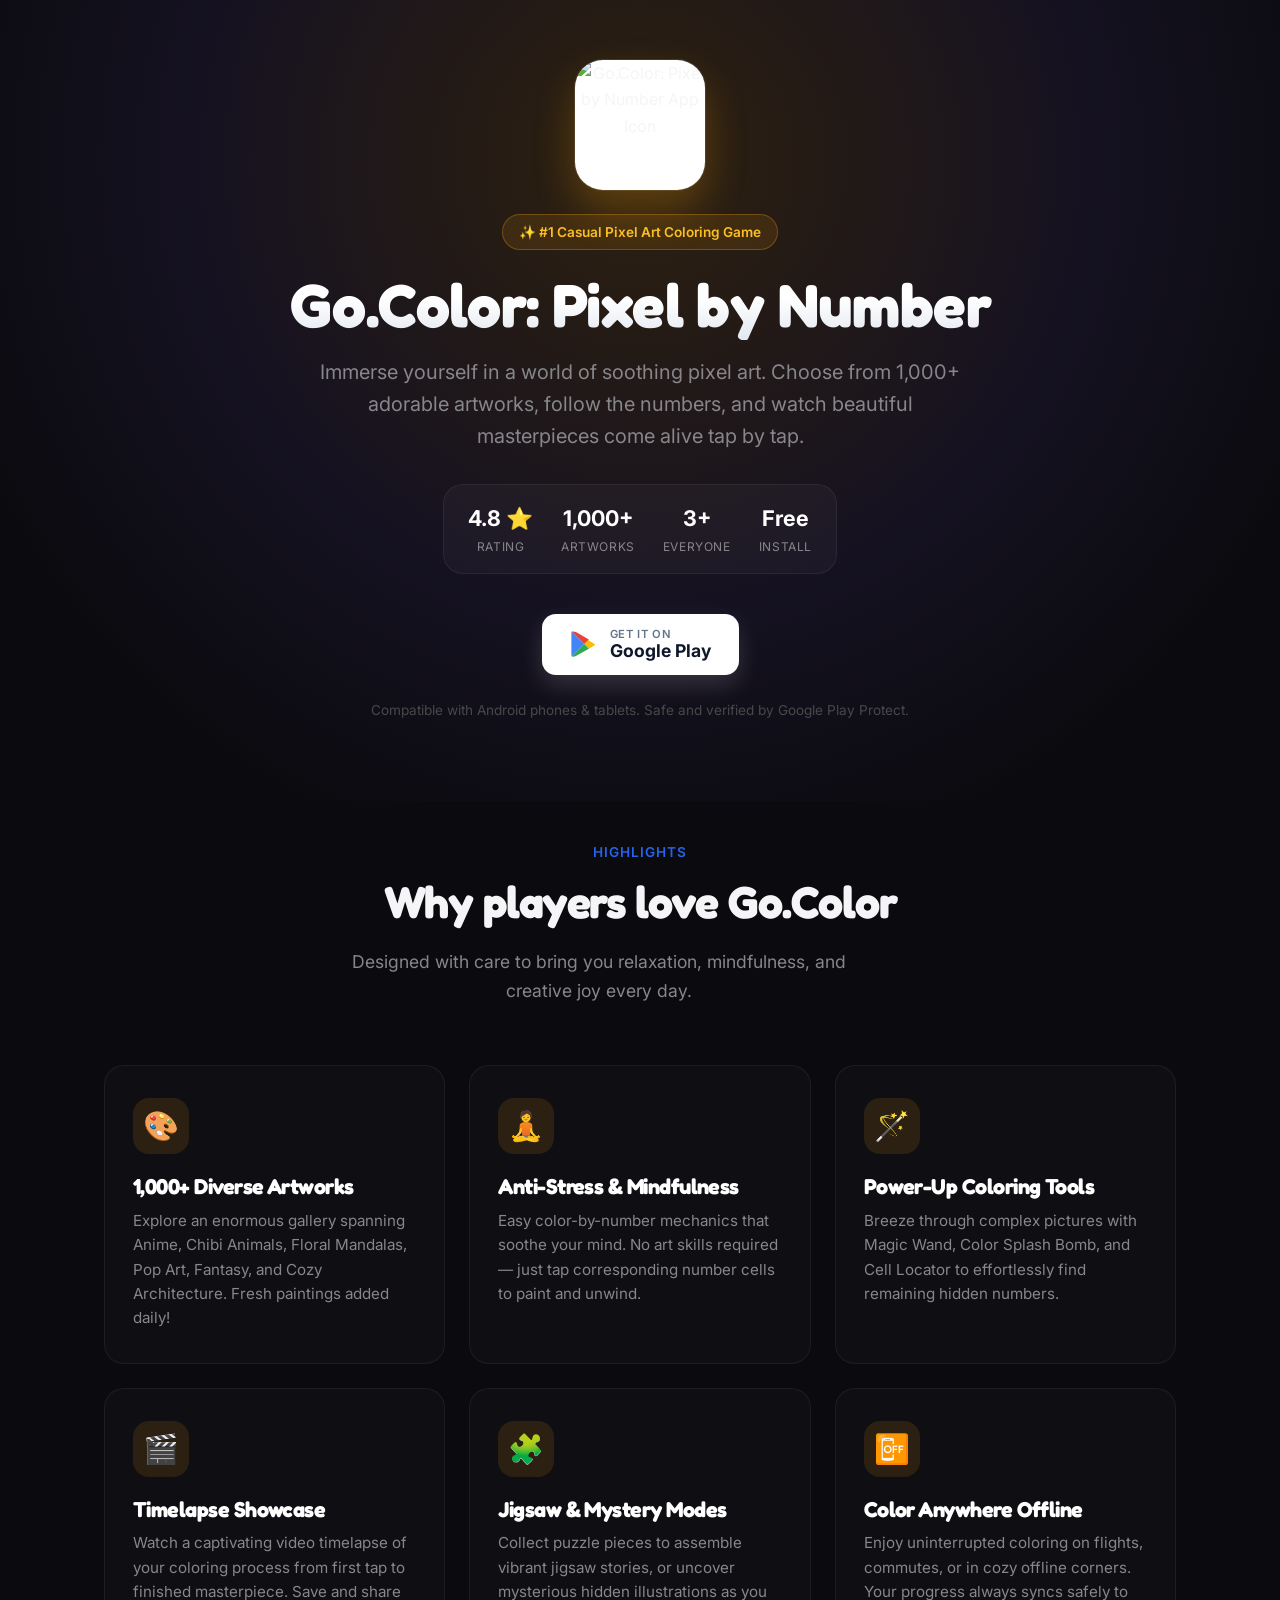
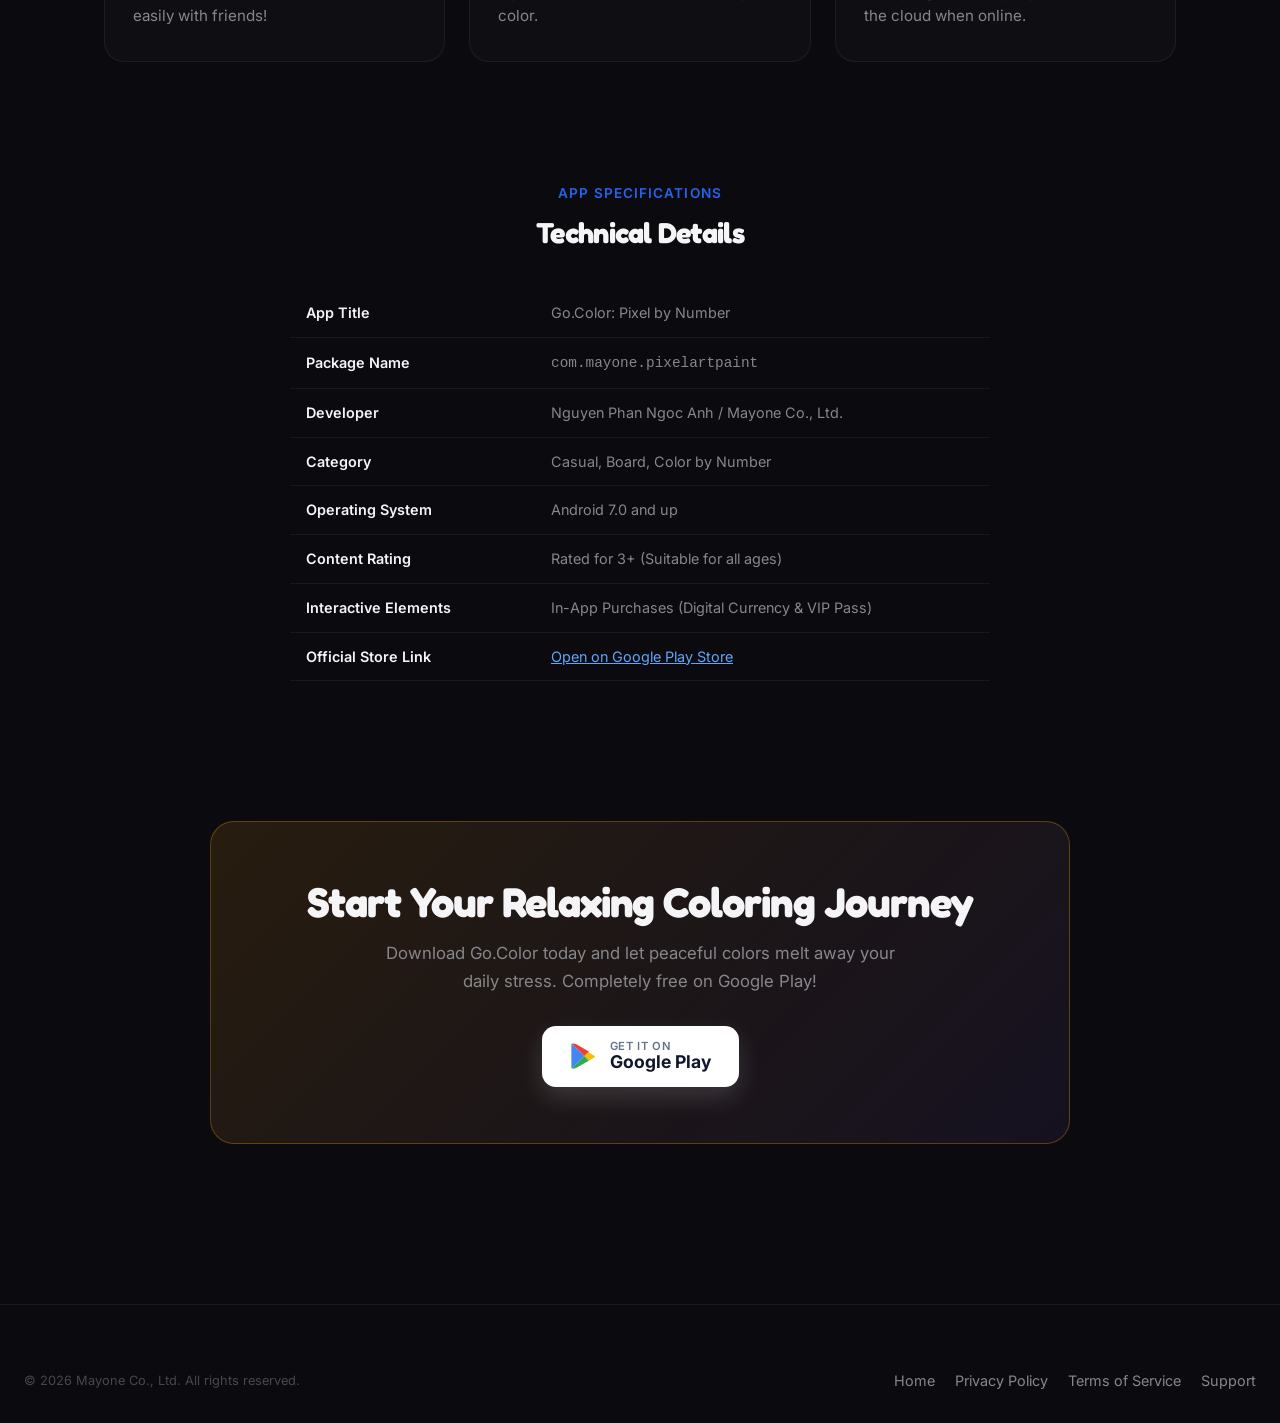
==== gocolor.html @ feb1e785 "Add files via upload" ====
<!DOCTYPE html>
<html lang="en">
<head>
    <meta charset="UTF-8">
    <meta name="viewport" content="width=device-width, initial-scale=1.0">
    <title>Go.Color: Pixel by Number — Official App Download | Mayone</title>
    <meta name="description" content="Download Go.Color: Pixel by Number on Google Play. Relax and unwind with 1,000+ adorable pixel art pieces, daily updates, anime art, animals, mandalas, and anti-stress coloring.">
    <meta name="keywords" content="Go.Color, Pixel by Number, Pixel Art, Color by Number, Coloring Game, Relaxing Game, Anti Stress, Mayone, Android Game">
    
    <!-- Open Graph / Facebook -->
    <meta property="og:type" content="website">
    <meta property="og:url" content="https://hndoorjsc.dev/gocolor">
    <meta property="og:title" content="Go.Color: Pixel by Number — Relaxing Coloring Game">
    <meta property="og:description" content="Color by numbers and create stunning pixel art pieces. Download free on Google Play.">
    <meta property="og:image" content="https://hndoorjsc.dev/assets/gocolor_icon.png">

    <link rel="preconnect" href="https://fonts.googleapis.com">
    <link rel="preconnect" href="https://fonts.gstatic.com" crossorigin>
    <link href="https://fonts.googleapis.com/css2?family=Fredoka:wght@400;500;600;700&family=Inter:wght@300;400;500;600;700;800&display=swap" rel="stylesheet">
    <link rel="stylesheet" href="style.css">
    <style>
        :root {
            --brand-primary: #f59e0b;
            --brand-gradient: linear-gradient(135deg, #f59e0b 0%, #ec4899 50%, #8b5cf6 100%);
            --brand-hero-bg: radial-gradient(circle at 50% 20%, rgba(245, 158, 11, 0.15) 0%, rgba(139, 92, 246, 0.08) 50%, transparent 80%);
        }

        .app-hero {
            position: relative;
            padding: 60px 24px 80px;
            background: var(--brand-hero-bg);
            text-align: center;
            overflow: hidden;
        }

        .app-hero-container {
            max-width: 900px;
            margin: 0 auto;
            position: relative;
            z-index: 2;
        }

        .app-icon-wrapper {
            width: 130px;
            height: 130px;
            margin: 0 auto 24px;
            border-radius: 28px;
            box-shadow: 0 20px 40px rgba(245, 158, 11, 0.25), 0 0 0 1px rgba(255, 255, 255, 0.1);
            overflow: hidden;
            background: #fff;
            transition: transform 0.4s var(--ease);
        }

        .app-icon-wrapper:hover {
            transform: scale(1.05) rotate(-2deg);
        }

        .app-icon-wrapper img {
            width: 100%;
            height: 100%;
            object-fit: cover;
        }

        .app-badge-pill {
            display: inline-flex;
            align-items: center;
            gap: 8px;
            padding: 6px 16px;
            background: rgba(245, 158, 11, 0.12);
            border: 1px solid rgba(245, 158, 11, 0.3);
            border-radius: 999px;
            color: #fbbf24;
            font-size: 0.85rem;
            font-weight: 600;
            margin-bottom: 20px;
        }

        .app-title {
            font-family: 'Fredoka', 'Inter', sans-serif;
            font-size: clamp(2.4rem, 5.5vw, 3.8rem);
            font-weight: 700;
            letter-spacing: -0.01em;
            line-height: 1.15;
            margin-bottom: 16px;
            background: linear-gradient(180deg, #ffffff 40%, #e2e8f0 100%);
            -webkit-background-clip: text;
            -webkit-text-fill-color: transparent;
        }

        .app-subtitle {
            font-size: clamp(1.05rem, 2vw, 1.25rem);
            color: var(--text-secondary);
            max-width: 660px;
            margin: 0 auto 32px;
            line-height: 1.6;
        }

        .app-meta-stats {
            display: flex;
            align-items: center;
            justify-content: center;
            gap: 28px;
            flex-wrap: wrap;
            margin-bottom: 40px;
            padding: 16px 24px;
            background: rgba(255, 255, 255, 0.03);
            border: 1px solid var(--border);
            border-radius: var(--radius-lg);
            width: fit-content;
            margin-left: auto;
            margin-right: auto;
        }

        .meta-stat {
            display: flex;
            flex-direction: column;
            align-items: center;
        }

        .meta-stat .stat-val {
            font-size: 1.35rem;
            font-weight: 700;
            color: #fff;
            display: flex;
            align-items: center;
            gap: 4px;
        }

        .meta-stat .stat-lbl {
            font-size: 0.75rem;
            color: var(--text-secondary);
            text-transform: uppercase;
            letter-spacing: 0.05em;
        }

        .app-cta-row {
            display: flex;
            align-items: center;
            justify-content: center;
            gap: 16px;
            flex-wrap: wrap;
            margin-bottom: 24px;
        }

        .btn-google-play {
            display: inline-flex;
            align-items: center;
            gap: 12px;
            padding: 14px 28px;
            background: #ffffff;
            color: #0b0b0f;
            border-radius: 14px;
            font-weight: 600;
            font-size: 1.05rem;
            transition: all 0.3s var(--ease);
            box-shadow: 0 10px 25px rgba(255, 255, 255, 0.15);
        }

        .btn-google-play:hover {
            transform: translateY(-2px);
            background: #f1f5f9;
            box-shadow: 0 16px 32px rgba(255, 255, 255, 0.25);
        }

        .btn-google-play svg {
            width: 28px;
            height: 28px;
        }

        .play-btn-text {
            display: flex;
            flex-direction: column;
            text-align: left;
            line-height: 1.15;
        }

        .play-btn-text .subtext {
            font-size: 0.7rem;
            text-transform: uppercase;
            letter-spacing: 0.06em;
            color: #64748b;
            font-weight: 600;
        }

        .play-btn-text .maintext {
            font-size: 1.1rem;
            font-weight: 700;
            color: #0f172a;
        }

        .app-features-grid {
            display: grid;
            grid-template-columns: repeat(auto-fit, minmax(280px, 1fr));
            gap: 24px;
            max-width: 1120px;
            margin: 60px auto;
            padding: 0 24px;
        }

        .feature-card {
            background: rgba(255, 255, 255, 0.02);
            border: 1px solid var(--border);
            border-radius: var(--radius-lg);
            padding: 32px 28px;
            transition: all 0.3s var(--ease);
            position: relative;
            overflow: hidden;
        }

        .feature-card:hover {
            background: rgba(255, 255, 255, 0.04);
            border-color: rgba(245, 158, 11, 0.3);
            transform: translateY(-4px);
        }

        .feature-icon-bubble {
            width: 56px;
            height: 56px;
            border-radius: 16px;
            background: rgba(245, 158, 11, 0.12);
            display: flex;
            align-items: center;
            justify-content: center;
            font-size: 1.8rem;
            margin-bottom: 20px;
        }

        .feature-card h3 {
            font-family: 'Fredoka', 'Inter', sans-serif;
            font-size: 1.35rem;
            margin-bottom: 10px;
            color: #fff;
        }

        .feature-card p {
            color: var(--text-secondary);
            font-size: 0.95rem;
            line-height: 1.6;
        }

        .download-box {
            max-width: 860px;
            margin: 80px auto;
            padding: 56px 36px;
            background: linear-gradient(135deg, rgba(245, 158, 11, 0.12) 0%, rgba(139, 92, 246, 0.08) 100%);
            border: 1px solid rgba(245, 158, 11, 0.3);
            border-radius: var(--radius-xl);
            text-align: center;
            position: relative;
        }

        .download-box h2 {
            font-family: 'Fredoka', 'Inter', sans-serif;
            font-size: clamp(1.8rem, 4vw, 2.6rem);
            margin-bottom: 14px;
        }

        .specs-table {
            max-width: 700px;
            margin: 40px auto 0;
            border-collapse: collapse;
            width: 100%;
            text-align: left;
            font-size: 0.9rem;
        }

        .specs-table tr {
            border-bottom: 1px solid var(--border);
        }

        .specs-table td {
            padding: 12px 16px;
            color: var(--text-secondary);
        }

        .specs-table td:first-child {
            font-weight: 600;
            color: var(--text-primary);
            width: 35%;
        }
    </style>
</head>
<body>

    <main>
        <!-- Hero: App Overview -->
        <section class="app-hero">
            <div class="app-hero-container">
                <div class="app-icon-wrapper">
                    <img src="assets/gocolor_icon.png" alt="Go.Color: Pixel by Number App Icon">
                </div>

                <div class="app-badge-pill">
                    <span>✨ #1 Casual Pixel Art Coloring Game</span>
                </div>

                <h1 class="app-title">Go.Color: Pixel by Number</h1>
                <p class="app-subtitle">
                    Immerse yourself in a world of soothing pixel art. Choose from 1,000+ adorable artworks, follow the numbers, and watch beautiful masterpieces come alive tap by tap.
                </p>

                <!-- Stats Bar -->
                <div class="app-meta-stats">
                    <div class="meta-stat">
                        <span class="stat-val">4.8 ⭐</span>
                        <span class="stat-lbl">Rating</span>
                    </div>
                    <div class="meta-stat">
                        <span class="stat-val">1,000+</span>
                        <span class="stat-lbl">Artworks</span>
                    </div>
                    <div class="meta-stat">
                        <span class="stat-val">3+</span>
                        <span class="stat-lbl">Everyone</span>
                    </div>
                    <div class="meta-stat">
                        <span class="stat-val">Free</span>
                        <span class="stat-lbl">Install</span>
                    </div>
                </div>

                <!-- Google Play CTA Button -->
                <div class="app-cta-row">
                    <a href="https://play.google.com/store/apps/details?id=com.mayone.pixelartpaint" target="_blank" rel="noopener noreferrer" class="btn-google-play">
                        <svg viewBox="0 0 512 512">
                            <path fill="#4285F4" d="M32.5 28.5L260.8 256.8 32.5 485.1c-4.4-4.8-7-11.2-7-18.4V46.9c0-7.2 2.6-13.6 7-18.4z"/>
                            <path fill="#FBBC04" d="M344.6 172.9L260.8 256.8l83.8 83.9 98.7-56.9c16.3-9.4 16.3-24.8 0-34.2l-98.7-56.7z"/>
                            <path fill="#EA4335" d="M32.5 28.5l228.3 228.3 83.8-83.9L108.8 38.6C89.6 27.5 56.4 22.1 32.5 28.5z"/>
                            <path fill="#34A853" d="M32.5 485.1c23.9 6.4 57.1 1 76.3-10.1l235.8-134.3-83.8-83.9L32.5 485.1z"/>
                        </svg>
                        <div class="play-btn-text">
                            <span class="subtext">Get It On</span>
                            <span class="maintext">Google Play</span>
                        </div>
                    </a>
                </div>
                <p style="font-size: 0.85rem; color: var(--text-tertiary);">
                    Compatible with Android phones & tablets. Safe and verified by Google Play Protect.
                </p>
            </div>
        </section>

        <!-- Highlights Grid -->
        <section id="features" style="padding: 40px 0;">
            <div style="text-align: center; max-width: 650px; margin: 0 auto 30px; padding: 0 24px;">
                <p class="eyebrow">Highlights</p>
                <h2 style="font-family: 'Fredoka', 'Inter', sans-serif;">Why players love Go.Color</h2>
                <p class="section-desc">Designed with care to bring you relaxation, mindfulness, and creative joy every day.</p>
            </div>

            <div class="app-features-grid">
                <div class="feature-card">
                    <div class="feature-icon-bubble">🎨</div>
                    <h3>1,000+ Diverse Artworks</h3>
                    <p>Explore an enormous gallery spanning Anime, Chibi Animals, Floral Mandalas, Pop Art, Fantasy, and Cozy Architecture. Fresh paintings added daily!</p>
                </div>

                <div class="feature-card">
                    <div class="feature-icon-bubble">🧘</div>
                    <h3>Anti-Stress & Mindfulness</h3>
                    <p>Easy color-by-number mechanics that soothe your mind. No art skills required — just tap corresponding number cells to paint and unwind.</p>
                </div>

                <div class="feature-card">
                    <div class="feature-icon-bubble">🪄</div>
                    <h3>Power-Up Coloring Tools</h3>
                    <p>Breeze through complex pictures with Magic Wand, Color Splash Bomb, and Cell Locator to effortlessly find remaining hidden numbers.</p>
                </div>

                <div class="feature-card">
                    <div class="feature-icon-bubble">🎬</div>
                    <h3>Timelapse Showcase</h3>
                    <p>Watch a captivating video timelapse of your coloring process from first tap to finished masterpiece. Save and share easily with friends!</p>
                </div>

                <div class="feature-card">
                    <div class="feature-icon-bubble">🧩</div>
                    <h3>Jigsaw & Mystery Modes</h3>
                    <p>Collect puzzle pieces to assemble vibrant jigsaw stories, or uncover mysterious hidden illustrations as you color.</p>
                </div>

                <div class="feature-card">
                    <div class="feature-icon-bubble">📴</div>
                    <h3>Color Anywhere Offline</h3>
                    <p>Enjoy uninterrupted coloring on flights, commutes, or in cozy offline corners. Your progress always syncs safely to the cloud when online.</p>
                </div>
            </div>
        </section>

        <!-- Technical Specifications Table -->
        <section id="specs" style="padding: 20px 24px 60px;">
            <div style="text-align: center; max-width: 600px; margin: 0 auto 20px;">
                <p class="eyebrow">App Specifications</p>
                <h2 style="font-family: 'Fredoka', 'Inter', sans-serif; font-size: 1.8rem;">Technical Details</h2>
            </div>

            <table class="specs-table">
                <tbody>
                    <tr>
                        <td>App Title</td>
                        <td>Go.Color: Pixel by Number</td>
                    </tr>
                    <tr>
                        <td>Package Name</td>
                        <td><code>com.mayone.pixelartpaint</code></td>
                    </tr>
                    <tr>
                        <td>Developer</td>
                        <td>Nguyen Phan Ngoc Anh / Mayone Co., Ltd.</td>
                    </tr>
                    <tr>
                        <td>Category</td>
                        <td>Casual, Board, Color by Number</td>
                    </tr>
                    <tr>
                        <td>Operating System</td>
                        <td>Android 7.0 and up</td>
                    </tr>
                    <tr>
                        <td>Content Rating</td>
                        <td>Rated for 3+ (Suitable for all ages)</td>
                    </tr>
                    <tr>
                        <td>Interactive Elements</td>
                        <td>In-App Purchases (Digital Currency & VIP Pass)</td>
                    </tr>
                    <tr>
                        <td>Official Store Link</td>
                        <td><a href="https://play.google.com/store/apps/details?id=com.mayone.pixelartpaint" target="_blank" style="color: #60a5fa; text-decoration: underline;">Open on Google Play Store</a></td>
                    </tr>
                </tbody>
            </table>
        </section>

        <!-- Final Download CTA -->
        <section style="padding: 0 24px 80px;">
            <div class="download-box">
                <h2>Start Your Relaxing Coloring Journey</h2>
                <p style="color: var(--text-secondary); max-width: 540px; margin: 0 auto 30px; font-size: 1.05rem;">
                    Download Go.Color today and let peaceful colors melt away your daily stress. Completely free on Google Play!
                </p>
                <a href="https://play.google.com/store/apps/details?id=com.mayone.pixelartpaint" target="_blank" rel="noopener noreferrer" class="btn-google-play">
                    <svg viewBox="0 0 512 512">
                        <path fill="#4285F4" d="M32.5 28.5L260.8 256.8 32.5 485.1c-4.4-4.8-7-11.2-7-18.4V46.9c0-7.2 2.6-13.6 7-18.4z"/>
                        <path fill="#FBBC04" d="M344.6 172.9L260.8 256.8l83.8 83.9 98.7-56.9c16.3-9.4 16.3-24.8 0-34.2l-98.7-56.7z"/>
                        <path fill="#EA4335" d="M32.5 28.5l228.3 228.3 83.8-83.9L108.8 38.6C89.6 27.5 56.4 22.1 32.5 28.5z"/>
                        <path fill="#34A853" d="M32.5 485.1c23.9 6.4 57.1 1 76.3-10.1l235.8-134.3-83.8-83.9L32.5 485.1z"/>
                    </svg>
                    <div class="play-btn-text">
                        <span class="subtext">Get It On</span>
                        <span class="maintext">Google Play</span>
                    </div>
                </a>
            </div>
        </section>
    </main>

    <!-- Footer -->
    <footer class="footer">
        <div class="footer-container">
            <div class="footer-bottom" style="border: none; padding-top: 0; display: flex; justify-content: space-between; align-items: center; flex-wrap: wrap; gap: 16px;">
                <p>&copy; 2026 Mayone Co., Ltd. All rights reserved.</p>
                <div style="display: flex; gap: 20px;">
                    <a href="/" style="color: var(--text-secondary); font-size: 0.9rem;">Home</a>
                    <a href="/privacy" style="color: var(--text-secondary); font-size: 0.9rem;">Privacy Policy</a>
                    <a href="/terms" style="color: var(--text-secondary); font-size: 0.9rem;">Terms of Service</a>
                    <a href="mailto:support@hndoorjsc.dev" style="color: var(--text-secondary); font-size: 0.9rem;">Support</a>
                </div>
            </div>
        </div>
    </footer>

</body>
</html>
---- style.css ----
/* ========================================
   Mayone Co., Ltd. — Company Website
   Design System & Styles
   ======================================== */

:root {
    /* Neutral palette — clean, professional, tech-forward */
    --bg: #0b0b0f;
    --bg-elevated: #121217;
    --bg-card: rgba(255, 255, 255, 0.03);
    --border: rgba(255, 255, 255, 0.06);
    --border-hover: rgba(255, 255, 255, 0.12);

    --text-primary: #f5f5f7;
    --text-secondary: #86868b;
    --text-tertiary: #48484a;

    --accent: #2563eb;
    --accent-hover: #3b82f6;

    --radius-sm: 8px;
    --radius-md: 12px;
    --radius-lg: 20px;
    --radius-xl: 24px;

    --ease: cubic-bezier(0.25, 0.1, 0.25, 1);
    --duration: 0.35s;
}

/* ===== Reset ===== */
*, *::before, *::after {
    margin: 0; padding: 0;
    box-sizing: border-box;
}

html { scroll-behavior: smooth; }

body {
    font-family: 'Inter', -apple-system, BlinkMacSystemFont, sans-serif;
    background: var(--bg);
    color: var(--text-primary);
    line-height: 1.65;
    -webkit-font-smoothing: antialiased;
    -moz-osx-font-smoothing: grayscale;
    overflow-x: hidden;
}

img { max-width: 100%; height: auto; display: block; }
a { text-decoration: none; color: inherit; }

/* ===== Typography ===== */
.eyebrow {
    font-size: 0.85rem;
    font-weight: 600;
    letter-spacing: 0.08em;
    text-transform: uppercase;
    color: var(--accent);
    margin-bottom: 12px;
}

h1, h2, h3 {
    font-weight: 700;
    letter-spacing: -0.025em;
    line-height: 1.15;
    color: var(--text-primary);
}

h2 { font-size: clamp(2rem, 4vw, 2.8rem); margin-bottom: 20px; }
h3 { font-size: 1.2rem; margin-bottom: 8px; }

.body-text {
    font-size: 1.05rem;
    color: var(--text-secondary);
    margin-bottom: 20px;
    max-width: 560px;
}

.section-desc {
    color: var(--text-secondary);
    font-size: 1.1rem;
    max-width: 520px;
}

/* ===== Buttons ===== */
.btn {
    display: inline-flex;
    align-items: center;
    justify-content: center;
    font-weight: 500;
    font-size: 0.95rem;
    border-radius: var(--radius-sm);
    transition: all var(--duration) var(--ease);
    cursor: pointer;
    border: none;
    white-space: nowrap;
}

.btn-sm { padding: 8px 18px; font-size: 0.9rem; }
.btn-lg { padding: 16px 32px; font-size: 1rem; }
.btn:not(.btn-sm):not(.btn-lg) { padding: 12px 24px; }

.btn-primary {
    background: var(--text-primary);
    color: var(--bg);
}
.btn-primary:hover { background: #d1d1d6; }

.btn-ghost {
    background: transparent;
    color: var(--text-secondary);
    border: 1px solid var(--border);
}
.btn-ghost:hover { color: var(--text-primary); border-color: var(--border-hover); }

.btn-outline {
    background: transparent;
    color: var(--text-primary);
    border: 1px solid var(--border);
}
.btn-outline:hover { background: rgba(255,255,255,0.05); border-color: var(--border-hover); }

/* ===== Navbar ===== */
.navbar {
    position: fixed;
    top: 0; left: 0; right: 0;
    z-index: 100;
    padding: 16px 0;
    transition: all var(--duration) var(--ease);
}

.navbar.scrolled {
    background: rgba(11, 11, 15, 0.85);
    backdrop-filter: blur(20px);
    -webkit-backdrop-filter: blur(20px);
    border-bottom: 1px solid var(--border);
    padding: 12px 0;
}

.nav-container {
    max-width: 1120px;
    margin: 0 auto;
    padding: 0 24px;
    display: flex;
    align-items: center;
    justify-content: space-between;
}

.logo {
    display: flex;
    align-items: center;
    gap: 10px;
}
.logo img, .logo svg { height: 40px; width: auto; }
.logo-text { font-weight: 700; font-size: 1.3rem; letter-spacing: -0.02em; }

.nav-links {
    list-style: none;
    display: flex;
    align-items: center;
    gap: 28px;
}

.nav-links a {
    font-size: 0.9rem;
    font-weight: 500;
    color: var(--text-secondary);
    transition: color var(--duration) var(--ease);
}
.nav-links a:hover { color: var(--text-primary); }

.mobile-menu-btn {
    display: none;
    background: none; border: none; cursor: pointer;
    flex-direction: column; gap: 5px;
}
.mobile-menu-btn span {
    width: 22px; height: 2px;
    background: var(--text-primary);
    border-radius: 1px;
    transition: all var(--duration) var(--ease);
}

/* ===== Hero ===== */
.hero {
    min-height: 100vh;
    display: flex;
    flex-direction: column;
    justify-content: center;
    align-items: center;
    text-align: center;
    padding: 120px 24px 80px;
    position: relative;
    max-width: 1120px;
    margin: 0 auto;
}

.hero-inner { max-width: 720px; }

.hero-label {
    font-size: 0.9rem;
    font-weight: 500;
    color: var(--text-tertiary);
    letter-spacing: 0.06em;
    text-transform: uppercase;
    margin-bottom: 24px;
}

.hero-title {
    font-size: clamp(2.8rem, 6vw, 4.5rem);
    font-weight: 800;
    line-height: 1.05;
    letter-spacing: -0.04em;
    margin-bottom: 24px;
}

.hero-title em {
    font-style: italic;
    background: linear-gradient(135deg, var(--accent), #818cf8);
    -webkit-background-clip: text;
    -webkit-text-fill-color: transparent;
    background-clip: text;
}

.hero-subtitle {
    font-size: 1.15rem;
    color: var(--text-secondary);
    max-width: 560px;
    margin: 0 auto 40px;
    line-height: 1.7;
}

.hero-actions { display: flex; gap: 12px; justify-content: center; }

.hero-scroll-hint {
    position: absolute;
    bottom: 40px;
    display: flex;
    flex-direction: column;
    align-items: center;
    gap: 8px;
    color: var(--text-tertiary);
    font-size: 0.75rem;
    letter-spacing: 0.1em;
    text-transform: uppercase;
}

.scroll-line {
    width: 1px; height: 48px;
    background: linear-gradient(to bottom, var(--text-tertiary), transparent);
    animation: scrollPulse 2s ease-in-out infinite;
}

@keyframes scrollPulse {
    0%, 100% { opacity: 0.3; }
    50% { opacity: 1; }
}

/* ===== Section Grid (Text + Image) ===== */
.section-grid {
    max-width: 1120px;
    margin: 0 auto;
    padding: 0 24px;
    display: grid;
    grid-template-columns: 1fr 1fr;
    gap: 64px;
    align-items: center;
}
.section-grid.reverse { direction: rtl; }
.section-grid.reverse > * { direction: ltr; }

.section-image img {
    border-radius: var(--radius-lg);
    border: 1px solid var(--border);
}

/* ===== About Stats ===== */
.about-section { padding: 120px 0; }

.stats-row {
    max-width: 1120px;
    margin: 80px auto 0;
    padding: 40px 48px;
    display: flex;
    align-items: center;
    justify-content: space-between;
    border-top: 1px solid var(--border);
    border-bottom: 1px solid var(--border);
    gap: 32px;
    flex-wrap: wrap;
}

.stat { text-align: center; flex: 1; min-width: 140px; }
.stat-value {
    display: block;
    font-size: 1.6rem;
    font-weight: 700;
    color: var(--text-primary);
    margin-bottom: 4px;
}
.stat-label {
    font-size: 0.85rem;
    color: var(--text-tertiary);
    text-transform: uppercase;
    letter-spacing: 0.05em;
}
.stat-divider {
    width: 1px; height: 48px;
    background: var(--border);
}

/* ===== Expertise ===== */
.expertise-section {
    padding: 120px 24px;
    max-width: 1120px;
    margin: 0 auto;
}

.section-header { margin-bottom: 56px; }

.expertise-grid {
    display: grid;
    grid-template-columns: repeat(2, 1fr);
    gap: 20px;
}

.expertise-card {
    padding: 36px;
    background: var(--bg-card);
    border: 1px solid var(--border);
    border-radius: var(--radius-lg);
    transition: all var(--duration) var(--ease);
}

.expertise-card:hover {
    border-color: var(--border-hover);
    background: rgba(255, 255, 255, 0.04);
    transform: translateY(-2px);
}

.card-icon {
    width: 56px; height: 56px;
    display: flex;
    align-items: center;
    justify-content: center;
    background: rgba(37, 99, 235, 0.1);
    border-radius: var(--radius-md);
    color: var(--accent);
    margin-bottom: 20px;
}

.expertise-card p {
    color: var(--text-secondary);
    font-size: 0.95rem;
}

/* ===== Products ===== */
.products-section {
    padding: 120px 0;
    background: var(--bg-elevated);
    border-top: 1px solid var(--border);
    border-bottom: 1px solid var(--border);
}

.product-list { margin-top: 32px; }

.product-item {
    display: flex;
    align-items: baseline;
    gap: 16px;
    padding: 16px 0;
    border-bottom: 1px solid var(--border);
}

.product-item:first-child { border-top: 1px solid var(--border); }

.product-name {
    font-weight: 600;
    font-size: 1rem;
    color: var(--text-primary);
    min-width: 120px;
}

.product-desc {
    font-size: 0.9rem;
    color: var(--text-secondary);
}

/* ===== Culture / Values ===== */
.culture-section {
    padding: 120px 24px;
    max-width: 1120px;
    margin: 0 auto;
}

.values-grid {
    display: grid;
    grid-template-columns: repeat(3, 1fr);
    gap: 20px;
}

.value-card {
    padding: 36px;
    background: var(--bg-card);
    border: 1px solid var(--border);
    border-radius: var(--radius-lg);
    transition: all var(--duration) var(--ease);
}

.value-card:hover {
    border-color: var(--border-hover);
    transform: translateY(-2px);
}

.value-number {
    font-size: 0.8rem;
    font-weight: 700;
    color: var(--text-tertiary);
    display: block;
    margin-bottom: 24px;
}

.value-card p {
    color: var(--text-secondary);
    font-size: 0.95rem;
}

/* ===== Contact CTA ===== */
.contact-section {
    padding: 120px 24px;
    max-width: 720px;
    margin: 0 auto;
    text-align: center;
}

.contact-card h2 {
    font-size: clamp(2rem, 4vw, 3rem);
    margin-bottom: 16px;
}

.contact-card p {
    color: var(--text-secondary);
    font-size: 1.1rem;
    margin-bottom: 40px;
    line-height: 1.7;
}

.contact-actions { display: flex; justify-content: center; gap: 12px; }

/* ===== Footer ===== */
.footer {
    border-top: 1px solid var(--border);
    padding: 64px 24px 32px;
    background: var(--bg);
}

.footer-inner {
    max-width: 1120px;
    margin: 0 auto;
}

.footer-top {
    display: flex;
    justify-content: space-between;
    gap: 64px;
    margin-bottom: 64px;
    flex-wrap: wrap;
}

.footer-brand { max-width: 280px; }
.footer-logo-svg { height: 36px; margin-bottom: 12px; }
.footer-tagline { font-size: 0.9rem; color: var(--text-tertiary); }

.footer-nav { display: flex; gap: 64px; }

.footer-col {
    display: flex;
    flex-direction: column;
    gap: 12px;
}

.footer-col h4 {
    font-size: 0.85rem;
    font-weight: 600;
    color: var(--text-primary);
    margin-bottom: 4px;
}

.footer-col a {
    font-size: 0.9rem;
    color: var(--text-secondary);
    transition: color var(--duration) var(--ease);
}
.footer-col a:hover { color: var(--text-primary); }

.footer-bottom {
    padding-top: 32px;
    border-top: 1px solid var(--border);
    font-size: 0.8rem;
    color: var(--text-tertiary);
}

/* ===== Animations ===== */
.fade-in {
    opacity: 0;
    transform: translateY(24px);
    transition: opacity 0.7s var(--ease), transform 0.7s var(--ease);
}
.fade-in.visible {
    opacity: 1;
    transform: translateY(0);
}

/* ===== Legal Pages (Privacy & Terms) ===== */
.legal-page {
    padding: 140px 24px 80px;
    max-width: 800px;
    margin: 0 auto;
}
.legal-content {
    padding: 48px;
    background: var(--bg-card);
    border: 1px solid var(--border);
    border-radius: var(--radius-lg);
}
.legal-content h1 { font-size: 2.2rem; margin-bottom: 12px; }
.legal-content h2 { font-size: 1.2rem; margin-top: 32px; margin-bottom: 12px; }
.legal-content p, .legal-content li {
    color: var(--text-secondary);
    margin-bottom: 14px;
    font-size: 0.95rem;
    line-height: 1.8;
}
.legal-content ul { margin-left: 20px; margin-bottom: 20px; }
.last-updated {
    font-size: 0.8rem;
    color: var(--text-tertiary);
    margin-bottom: 36px !important;
    display: block;
}

/* ===== Responsive ===== */
@media (max-width: 992px) {
    .section-grid { grid-template-columns: 1fr; gap: 40px; }
    .section-grid.reverse { direction: ltr; }
    .expertise-grid { grid-template-columns: 1fr; }
    .values-grid { grid-template-columns: 1fr; }
    .footer-nav { flex-wrap: wrap; gap: 40px; }
}

@media (max-width: 768px) {
    .nav-links { display: none; }
    .nav-links.open {
        display: flex;
        flex-direction: column;
        position: absolute;
        top: 100%;
        left: 0; right: 0;
        background: rgba(11,11,15,0.97);
        backdrop-filter: blur(20px);
        padding: 24px;
        border-bottom: 1px solid var(--border);
        gap: 16px;
    }
    .mobile-menu-btn { display: flex; }
    .hero-title { font-size: 2.5rem; }
    .stats-row { flex-direction: column; gap: 24px; text-align: center; }
    .stat-divider { width: 80px; height: 1px; }
    .footer-top { flex-direction: column; gap: 40px; }
    .footer-nav { flex-direction: column; gap: 32px; }
    .contact-actions { flex-direction: column; }
    .hero-scroll-hint { display: none; }
    .legal-content { padding: 28px; }
}
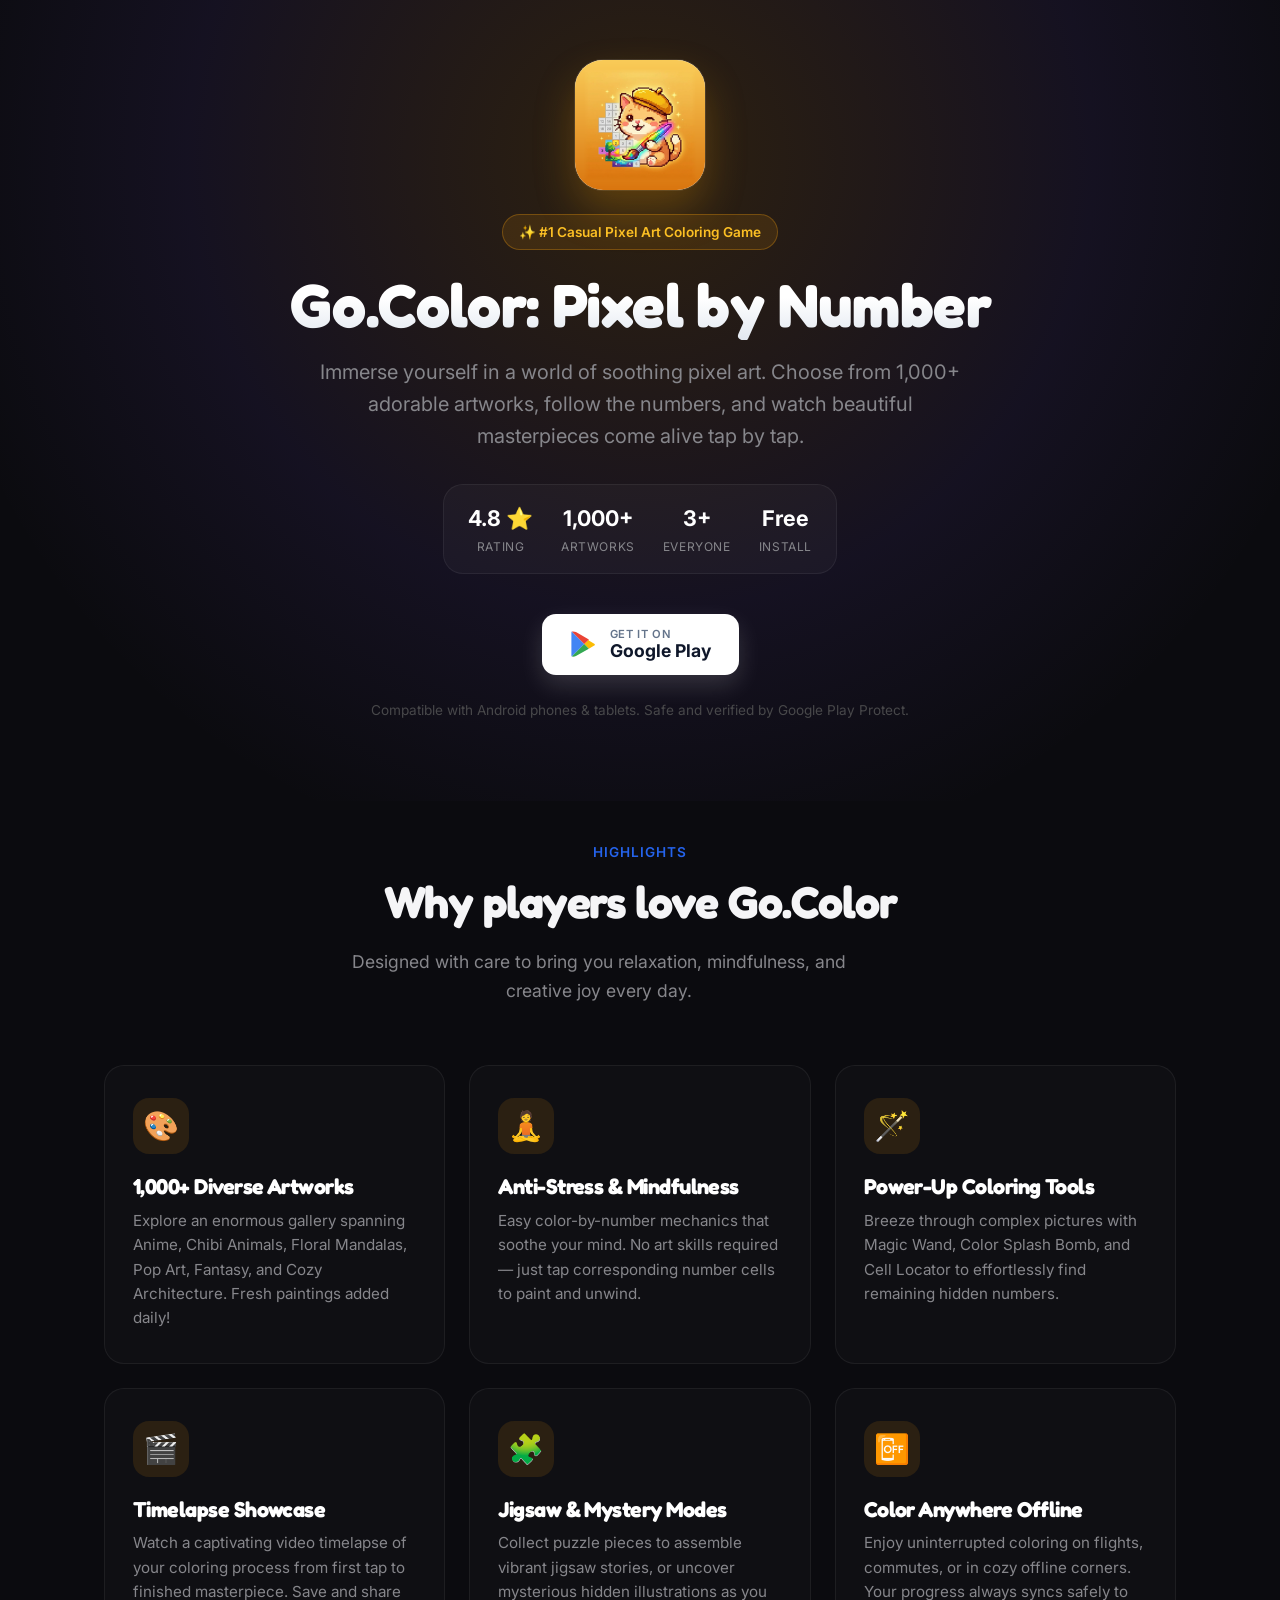
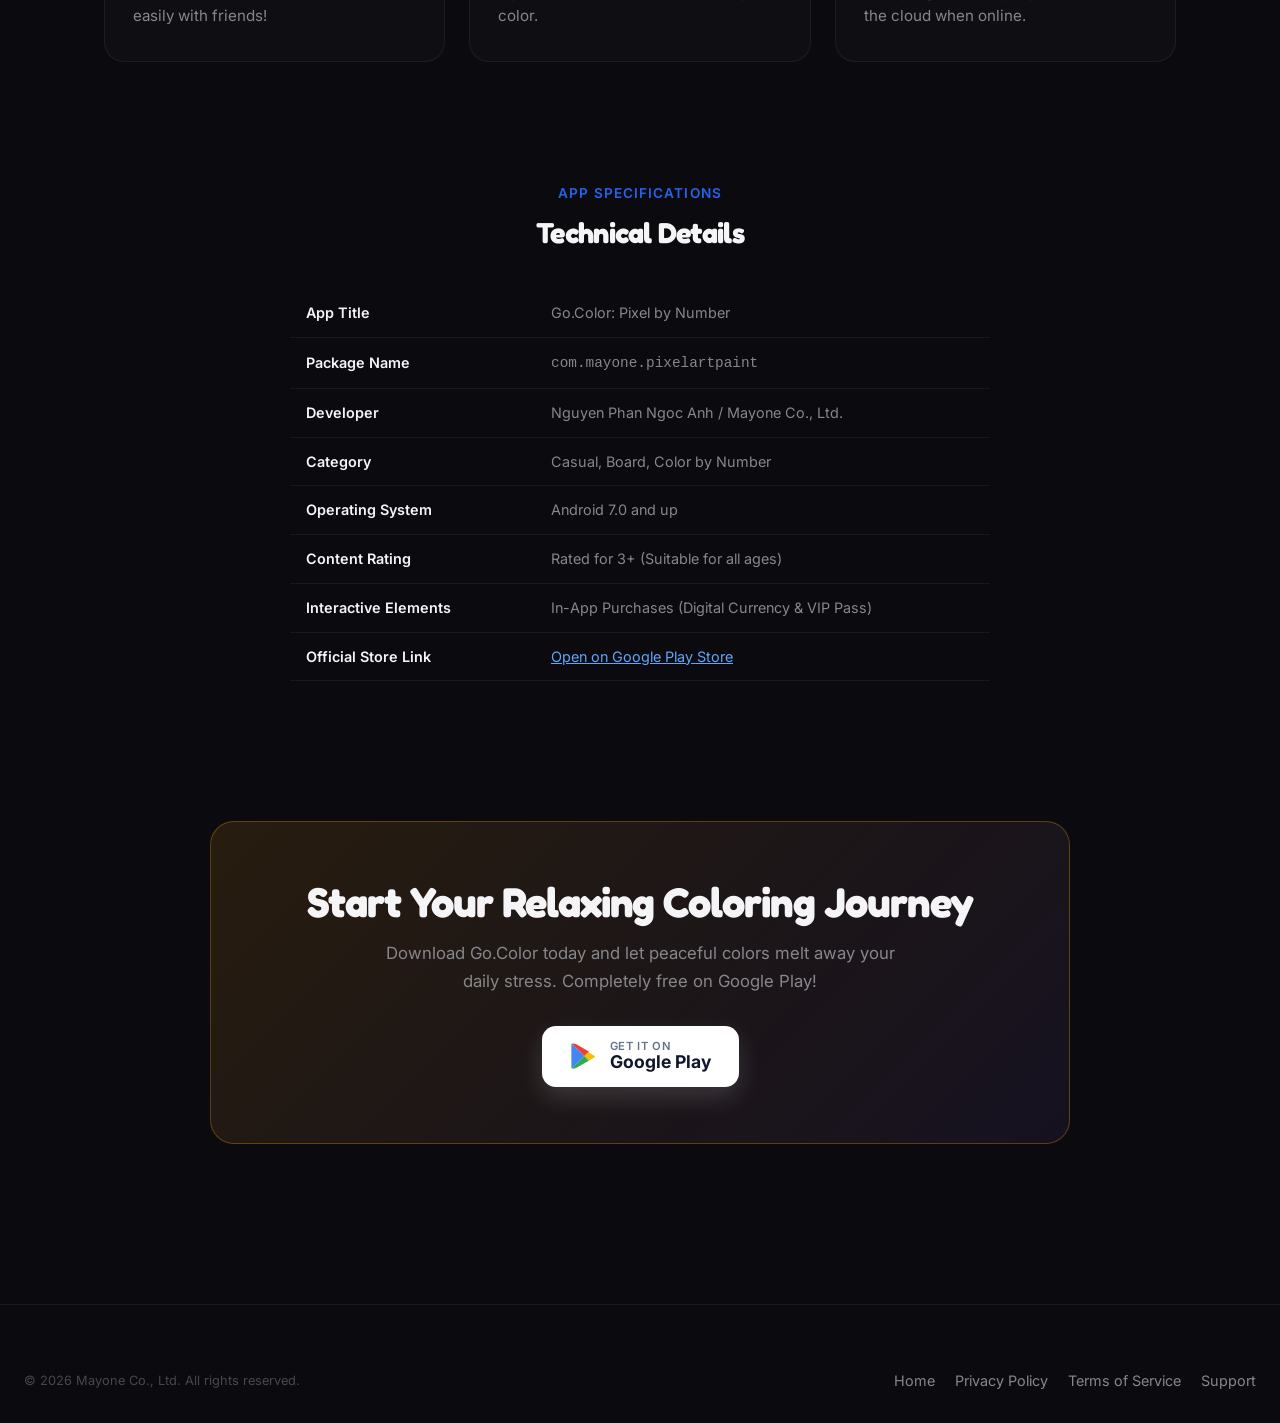
==== commit 21936b81: "Add files via upload" ====
--- a/gocolor.html
+++ b/gocolor.html
@@ -12,7 +12,7 @@
     <meta property="og:url" content="https://hndoorjsc.dev/gocolor">
     <meta property="og:title" content="Go.Color: Pixel by Number — Relaxing Coloring Game">
     <meta property="og:description" content="Color by numbers and create stunning pixel art pieces. Download free on Google Play.">
-    <meta property="og:image" content="https://hndoorjsc.dev/assets/gocolor_icon.png">
+    <meta property="og:image" content="https://hndoorjsc.dev/gocolor_icon.png">
 
     <link rel="preconnect" href="https://fonts.googleapis.com">
     <link rel="preconnect" href="https://fonts.gstatic.com" crossorigin>
@@ -287,7 +287,7 @@
         <section class="app-hero">
             <div class="app-hero-container">
                 <div class="app-icon-wrapper">
-                    <img src="assets/gocolor_icon.png" alt="Go.Color: Pixel by Number App Icon">
+                    <img src="gocolor_icon.png" alt="Go.Color: Pixel by Number App Icon">
                 </div>
 
                 <div class="app-badge-pill">
